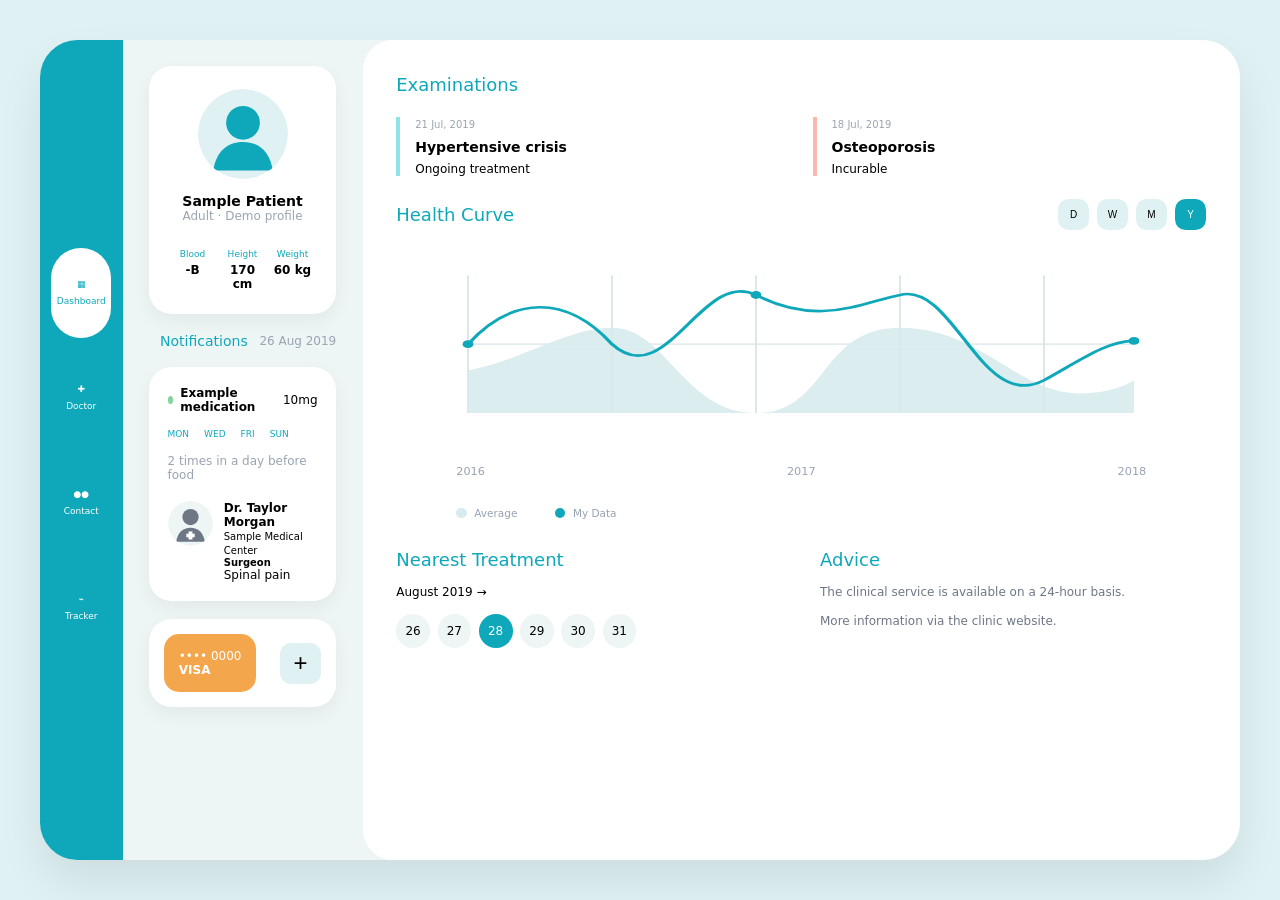
==== index.html @ 937442fc "First commit. This is moved from the private repo." ====
<!DOCTYPE html>
<html lang="en">

<head>

<meta charset="UTF-8">
<meta name="viewport" content="width=device-width, initial-scale=1.0">

<title>Medical Dashboard</title>

<link rel="stylesheet"
      href="style.css">

</head>

<body>

<div class="app-container">

    <section class="app-shell">

        <!-- SIDEBAR -->

        <aside class="sidebar">

        <div class="sidebar-top">

            <!-- logo -->

        </div>

        <div class="sidebar-menu">
            <a href="index.html" class="nav-item active" data-page="dashboard">
                <span class="nav-icon" aria-hidden="true">▦</span>
                <span>Dashboard</span>
            </a>

            <a href="doctor.html" class="nav-item" data-page="doctor">
                <span class="nav-icon" aria-hidden="true">✚</span>
                <span>Doctor</span>
            </a>

            <a href="contact.html" class="nav-item" data-page="contact">
                <span class="nav-icon" aria-hidden="true">●●</span>
                <span>Contact</span>
            </a>

            <a href="tracker.html" class="nav-item" data-page="tracker">
                <span class="nav-icon" aria-hidden="true">⌁</span>
                <span>Tracker</span>
            </a>
        </div>

        <div class="sidebar-bottom">

            <!-- logo -->

        </div>

        </aside>

        <!-- LEFT PANEL -->

        <div class="left-panel">

            <!-- PROFILE -->

            <div class="card profile-card">

                <img
                    src="assets/patient-avatar.svg"
                    alt="avatar">

                <h3>Sample Patient</h3>

                <p>Adult · Demo profile</p>

                <div class="profile-stats">

                    <div>
                        <span>Blood</span>
                        <strong>-B</strong>
                    </div>

                    <div>
                        <span>Height</span>
                        <strong>170 cm</strong>
                    </div>

                    <div>
                        <span>Weight</span>
                        <strong>60 kg</strong>
                    </div>

                </div>

            </div>

            <!-- NOTIFICATIONS -->
            <div class="section-header">

                <h3>Notifications</h3>
                <span>26 Aug 2019</span>

            </div>

            <div class="card notifications">

                <div class="medicine">

                    <div class="medicine-top">

                        <span class="green-dot"></span>

                        <h4>Example medication</h4>

                        <span>10mg</span>

                    </div>

                    <div class="weekdays">

                        <span>MON</span>
                        <span>WED</span>
                        <span>FRI</span>
                        <span>SUN</span>

                    </div>

                    <p>
                        2 times in a day before food
                    </p>

                </div>

                <div class="doctor">

                    <img src="assets/clinician-avatar.svg" alt="Doctor portrait">

                    <div>

                        <h4>Dr. Taylor Morgan</h4>

                        <small>
                            Sample Medical Center
                        </small>

                        <h5>Surgeon</h5>

                        <p>Spinal pain</p>

                    </div>

                </div>

            </div>

            <!-- PAYMENT -->

            <div class="card payment">

                <div class="credit-card">

                    <p>•••• 0000</p>
                    <strong>VISA</strong>

                </div>

                <button class="add-card">
                    +
                </button>

            </div>

        </div>

        <!-- RIGHT PANEL -->

        <div class="right-panel">

            <!-- EXAMINATIONS -->

            <section class="examinations">

                <div class="section-header">

                    <h2>Examinations</h2>

                </div>

                <div class="exam-grid">

                    <div class="exam-card cyan clickable-card" data-exam="hypertension">

                        <small>21 Jul, 2019</small>

                        <h3>Hypertensive crisis</h3>

                        <p>Ongoing treatment</p>

                    </div>

                    <div class="exam-card pink clickable-card" data-exam="osteoporosis">

                        <small>18 Jul, 2019</small>

                        <h3>Osteoporosis</h3>

                        <p>Incurable</p>

                    </div>

                </div>

            </section>

            <!-- HEALTH -->

            <section class="health">

                <div class="section-header">

                    <h2>Health Curve</h2>

                    <div class="periods">

                        <button class="period-btn">D</button>
                        <button class="period-btn">W</button>
                        <button class="period-btn">M</button>
                        <button class="period-btn active">Y</button>

                    </div>

                </div>

                <div class="chart">

                    <svg
                        class="health-chart"
                        viewBox="0 0 900 320"
                        preserveAspectRatio="none">

                        <!-- Grid -->

                        <g class="grid">

                            <line x1="80" y1="40" x2="80" y2="250"/>
                            <line x1="240" y1="40" x2="240" y2="250"/>
                            <line x1="400" y1="40" x2="400" y2="250"/>
                            <line x1="560" y1="40" x2="560" y2="250"/>
                            <line x1="720" y1="40" x2="720" y2="250"/>

                            <line x1="80" y1="145" x2="820" y2="145"/>

                        </g>

                        <!-- Background Area -->

                        <path
                            class="area-wave"
                            d="
                            M80 185
                            C140 170 190 120 240 120
                            C300 120 320 250 400 250
                            C480 250 470 120 560 120
                            C650 120 690 220 760 220
                            C800 220 820 200 820 200

                            L820 250
                            L80 250
                            Z"/>

                        <!-- Main Line -->

                        <path
                            class="health-line"
                            d="
                            M80 145

                            C130 70
                            190 70
                            240 145

                            C300 220
                            340 30
                            400 70

                            C470 120
                            520 80
                            560 70

                            C620 50
                            650 250
                            720 200

                            C760 170
                            790 140
                            820 140"/>

                        <!-- Data Points -->

                        <circle cx="80" cy="145" r="6"/>
                        <circle cx="400" cy="70" r="6"/>
                        <circle cx="820" cy="140" r="6"/>

                    </svg>

                    <!-- Axis -->

                    <div class="chart-years">

                        <span>2016</span>
                        <span>2017</span>
                        <span>2018</span>

                    </div>

                    <!-- Legend -->

                    <div class="chart-legend">

                        <div class="legend-item">

                            <span class="legend-dot avg"></span>
                            Average

                        </div>

                        <div class="legend-item">

                            <span class="legend-dot mydata"></span>
                            My Data

                        </div>

                    </div>

                </div>

            </section>

            <!-- BOTTOM -->

            <section class="bottom-grid">

                <div class="calendar">

                    <h2>Nearest Treatment</h2>

                    <div class="month">
                        August 2019 →
                    </div>

                    <div class="days">

                        <span class="day">26</span>
                        <span class="day">27</span>
                        <span class="day active">28</span>
                        <span class="day">29</span>
                        <span class="day">30</span>
                        <span class="day">31</span>

                    </div>

                </div>

                <div class="advice">

                    <h2>Advice</h2>

                    <p>
                        The clinical service is available
                        on a 24-hour basis.
                    </p>

                    <p>
                        More information via the
                        clinic website.
                    </p>

                </div>

            </section>

        </div>

    </section>

</div>

</body>

</html>
---- style.css ----
:root{

    --primary:#0ea8ba;
    --bg:#dff1f3;
    --card:#ffffff;
    --text:#222c45;
    --muted:#9aa4b2;

    /*
     * Display scale factor — reduce to fit smaller screens.
     * Examples:
     *   1.00  →  full size (1920×1080)
     *   0.75  →  7" 1024×600 Raspberry Pi
     *   0.65  →  small tablets
    */
    --ui-scale: 0.75;
}

*{
    margin:0;
    padding:0;
    box-sizing:border-box;
}

body{

    font-family:system-ui,-apple-system,BlinkMacSystemFont,'Segoe UI',sans-serif;

    background:#dff1f3;

    min-height:100vh;

    display:flex;
    justify-content:center;
    align-items:center;

    padding:40px;
}

.app-container{

    width:100%;
    max-width:1600px;
    zoom:var(--ui-scale);
}

/* APP */

.app-shell{

    /* margin:60px; */

    background:#edf5f5;

    border-radius:50px;

    overflow:hidden;

    display:grid;

    grid-template-columns:
        110px
        350px
        1fr;

    /* Ensure the grid is always tall enough for the sidebar's
       space-between centering to work at any zoom level.
       80px = body padding-top (40px) + padding-bottom (40px). */
    min-height:calc((100vh - 80px) / var(--ui-scale));

    box-shadow:
        0 30px 60px rgba(0,0,0,.08);
}

/* SIDEBAR */

.sidebar{

    display:flex;

    flex-direction:column;

    justify-content:space-between;

    align-items:center;

    background:var(--primary);

    padding:30px 0;

}

.sidebar-top,
.sidebar-bottom{

    flex:1;

}

.sidebar-menu{


    display:flex;

    flex-direction:column;

    gap:20px;

}

.nav-item{

    width:80px;
    height:120px;

    border-radius:40px;

    text-decoration:none;

    color:white;

    display:flex;
    flex-direction:column;

    justify-content:center;
    align-items:center;

    gap:10px;

    /* margin-bottom:25px; */
}

.nav-item.active{

    background:white;
    color:var(--primary);
}

.nav-item span{

    font-size:12px;
}

/* LEFT PANEL */

.left-panel{

    padding:35px;
}

.card{

    background:white;

    border-radius:30px;

    box-shadow:
        0 10px 25px rgba(0,0,0,.05);

    margin-bottom:25px;
}

.profile-card{

    text-align:center;
    padding:30px;
}

.profile-card img{

    width:120px;
    height:120px;

    border-radius:50%;
}

.profile-card h3{

    margin-top:15px;
}

.profile-card p{

    color:var(--muted);
}

.profile-stats{

    margin-top:30px;

    display:grid;

    grid-template-columns:repeat(3,1fr);

    gap:10px;

    text-align:center;
}

.profile-stats span{

    font-size:12px;
    color:var(--primary);
}

.profile-stats strong{

    display:block;
    margin-top:5px;
}

.notifications{

    padding:25px;
}

.section-header{

    display:flex;
    justify-content:space-between;
    align-items:center;

    margin-bottom:25px;

    /* padding-left:25px; */
    /* padding-right:25px; */
}

.section-header span{

    color:var(--muted);
}

.green-dot{

    width:10px;
    height:10px;

    border-radius:50%;

    background:#84d39d;
}

.medicine p{
    color:var(--muted);
}

.medicine-top{

    display:flex;
    align-items:center;
    gap:10px;
}

.weekdays{

    display:flex;
    gap:20px;

    margin:20px 0;

    color:var(--primary);

    font-size:12px;
}

.doctor{

    display:flex;
    gap:15px;

    margin-top:25px;
}

.doctor img{

    width:60px;
    height:60px;

    border-radius:50%;
}

.payment{

    padding:20px;

    display:flex;
    justify-content:space-between;
    align-items:center;
}

.credit-card{

    background:#f4a64c;
    color:white;

    padding:20px;

    border-radius:20px;
}

.add-card{

    width:55px;
    height:55px;

    border:none;

    border-radius:15px;

    background:#dff1f3;

    font-size:32px;
}

/* RIGHT PANEL */

.right-panel{

    background:white;

    border-radius:40px 0 0 40px;

    padding:45px;
}

.examinations h2,
.health h2,
.calendar h2,
.advice h2{

    color:var(--primary);
    font-weight:500;
}

.section-header h3 {
    color:var(--primary);
    padding-left:15px;
    font-weight:lighter;
}

.section-header h2,
.section-header h3{

    color:var(--primary);

    font-weight:500;

}

.exam-grid{

    display:grid;
    grid-template-columns:1fr 1fr;

    gap:30px;

    margin-top:30px;
    margin-bottom:30px;
}

.exam-card{

    padding-left:20px;
    border-left:6px solid;
}

.exam-card.cyan{
    border-color:#8de4e9;
}

.exam-card.pink{
    border-color:#ffb6ae;
}

.exam-card small{

    color:var(--muted);
}

.exam-card h3{

    margin:10px 0;
}

.chart{

    position:relative;

    height:360px;

    margin-top:25px;
}

.health-chart{

    width:100%;
    height:280px;
}

/* GRID */

.grid line{

    stroke:#d9e5e7;
    stroke-width:2;
}

/* AREA */

.area-wave{

    fill:#d8ebee;
    opacity:.9;
}

/* MAIN CURVE */

.health-line{

    fill:none;

    stroke:#0ea8ba;

    stroke-width:4;

    stroke-linecap:round;
    stroke-linejoin:round;
}

/* POINTS */

.health-chart circle{

    fill:#0ea8ba;
}

/* YEARS */

.chart-years{

    position:absolute;
    left:80px;
    right:80px;

    bottom:55px;

    display:flex;
    justify-content:space-between;

    color:#98a2b3;

    font-size:15px;
}

/* LEGEND */

.chart-legend{

    position:absolute;

    left:80px;

    bottom:0;

    display:flex;

    gap:50px;
}

.legend-item{

    display:flex;
    align-items:center;

    gap:10px;

    color:#98a2b3;

    font-size:14px;
}

.legend-dot{

    width:14px;
    height:14px;

    border-radius:50%;
}

.legend-dot.avg{

    background:#d8ebee;
}

.legend-dot.mydata{

    background:#0ea8ba;
}

.periods{

    display:flex;
    gap:10px;
}

button,
a,
.card{

    transition:0.3s ease;

}

.periods button{

    width:42px;
    height:42px;

    border:none;

    border-radius:14px;

    background:#dff1f3;
}

.periods button:hover{

    background:#cfecef;

}

.periods .active{

    background:var(--primary);
    color:white;
}

.bottom-grid{

    display:grid;
    grid-template-columns:1fr 1fr;

    gap:50px;

    margin-top:40px;
}

.month{

    margin:20px 0;
}

.days{

    display:flex;
    flex-wrap:wrap;
    gap:10px;
}

.days span{

    width:45px;
    height:45px;

    border-radius:50%;

    display:flex;
    align-items:center;
    justify-content:center;

    background:#eef5f5;
}

.days .active{

    background:var(--primary);
    color:white;
}

.advice p{

    margin-top:20px;
    color:#6e7786;
}

/* RESPONSIVE */

@media(max-width:1400px){

    .app-shell{

        grid-template-columns:

            110px

            320px

            1fr;

    }

    .sidebar-menu{
        
        display:flex;

        flex-direction:column;

        gap:20px;

    }
}

@media(max-width:1000px){

    .app-shell{

        grid-template-columns:1fr;
    }

    .sidebar{

        flex-direction:row;

        justify-content:center;

        padding:20px;
    }

    .sidebar-top,
    .sidebar-bottom{

        display:none;

    }

    .left-panel,
    .right-panel{
        
        width:100%;
    }
    .right-panel{

        border-radius:0;

    }

    .sidebar-menu{

        display:flex;

        flex-direction:row;

        gap:20px;

    }
    
    .nav-item{

        width:60px;

        height:80px;

    }

    .nav-item span{

        font-size:10px;

    }

}



.nav-item{
    cursor:pointer;
    transition:.3s;
}

.nav-item:hover{

    transform:translateY(-2px);
}

.clickable-card{

    cursor:pointer;

    transition:.3s;
}

.clickable-card:hover{

    transform:translateY(-4px);

    box-shadow:
        0 15px 30px rgba(0,0,0,.08);
}

.clickable-card.selected{

    background:#f4fcfd;
}

.period-btn{

    cursor:pointer;

    transition:.3s;
}

.day{

    cursor:pointer;

    transition:.3s;
}

.day:hover{

    background:#d5f1f4;
}

.day.active{

    background:#0ea8ba;

    color:white;
}

.exam-card.selected{

    border-width:8px;
}

/* ===================================
   SUB-PAGE STYLES (doctor, contact, tracker)
====================================*/

/* -----------------------------------
   COMMON PAGE LAYOUT
------------------------------------*/

.doctor-page,
.contact-page,
.tracker-page{

    grid-column:2 / -1;

    width:100%;
    padding:40px;
    background:white;
    overflow:auto;
}

.doctor-page h1,
.contact-page h1,
.tracker-page h1{

    text-align:center;
    margin-bottom:40px;
    font-weight:400;
}

/* -----------------------------------
   DOCTOR PAGE
------------------------------------*/

.doctor-layout{

    display:grid;

    grid-template-columns:

        minmax(260px,320px)

        minmax(0,1fr);

    gap:40px;

}

.treatment-list{

    padding:25px;
}

.treatment-card{

    background:#f7fbfb;
    border-radius:20px;
    padding:20px;
    margin-top:20px;
}

.appointment-panel{

    padding:40px;
}

.doctor-profile{

    display:flex;
    align-items:center;
    gap:20px;
    margin:30px 0;
}

.doctor-profile img{

    width:90px;
    height:90px;
    border-radius:50%;
}

.appointment-grid{

    display:grid;
    grid-template-columns:1fr 1fr;
    gap:20px;
    margin-bottom:40px;
}

.appointment-grid input{

    width:100%;
    padding:12px;
}

input,
select,
textarea{

    width:100%;

    box-sizing:border-box;

}

.patient-data{

    display:flex;
    gap:50px;
    margin:30px 0;
}

.patient-data div{

    display:flex;
    flex-direction:column;
}

.disease-box{

    display:flex;
    gap:15px;
    margin-top:25px;
}

.disease-box input{

    flex:1;
    padding:12px;
}

.appointment-btn{

    margin-top:40px;
    background:#f4a64c;
    color:white;
    border:none;
    border-radius:20px;
    padding:15px 30px;
    cursor:pointer;
    width:100%;
    box-sizing:border-box;
}

/* -----------------------------------
   CONTACT PAGE
------------------------------------*/

.contact-layout{

    display:grid;

    grid-template-columns:

        minmax(260px,320px)

        minmax(0,1fr);
    gap:30px;
}

.contacts-panel{

    padding:25px;
}

.contact-user{

    padding:18px;
    border-radius:16px;
    background:#f7fbfb;
    margin-top:15px;
}

.active-contact{

    border-left:5px solid var(--primary);
}

.chat-panel{

    display:flex;
    flex-direction:column;
    min-width:0;
}

.chat-header{

    padding:25px;
    border-bottom:1px solid #e6ecec;

    display:flex;
    justify-content:space-between;
}

.chat-area{

    flex:1;
    padding:30px;
    overflow-wrap:break-word;
}

.message{

    max-width:min(450px,90%);
    padding:20px;
    border-radius:20px;
    margin-bottom:20px;
}

.incoming{

    border:2px solid var(--primary);
}

.outgoing{

    margin-left:auto;
    background:#edf5f5;
}

.chat-input{

    padding:25px;
    display:flex;
    gap:10px;
    border-top:1px solid #e6ecec;
}

.chat-input input{

    flex:1;
    padding:15px;
}

/* -----------------------------------
   TRACKER PAGE
------------------------------------*/

.tracker-layout{

    display:grid;

    grid-template-columns:

        minmax(250px,1fr)

        minmax(280px,420px)

        minmax(280px,380px);

    gap:30px;
}

.categories,
.order-panel,
.tracker-summary{

    padding:30px;
}

.category-grid{

    display:grid;
    grid-template-columns:repeat(2,1fr);
    gap:15px;
    margin-top:25px;
}

.category-grid button{

    height:70px;
    border:none;
    border-radius:20px;
    background:#edf5f5;
}

.order-panel ul{

    list-style:none;
    margin:25px 0;
}

.order-panel li{

    display:flex;
    justify-content:space-between;
    padding:15px 0;
}

.total-price{

    display:flex;
    justify-content:space-between;
    margin-top:30px;
    font-size:22px;
}

.progress-circle{

    width:min(220px,70vw);

    height:min(220px,70vw);

    border:12px solid var(--primary);

    border-radius:50%;

    margin:40px auto;

    display:flex;
    align-items:center;
    justify-content:center;

    font-size:24px;
}

.nutrition-grid{

    display:grid;

    grid-template-columns:

        repeat(auto-fit,minmax(120px,1fr));

    gap:20px;
}

@media(max-width:1200px){

    .tracker-layout,
    .doctor-layout,
    .contact-layout{

        grid-template-columns:1fr;
    }
}

@media(max-width:768px){

    .appointment-grid{
        grid-template-columns:1fr;
    }

    .patient-data{
        flex-direction:column;
        gap:20px;
    }

    .disease-box{
        flex-direction:column;
    }

    .chat-header{
        flex-direction:column;
        gap:15px;
    }
}

.appointment-panel,
.chat-panel,
.tracker-summary{
    min-width:0;
}

@media(max-width:1000px){

    .doctor-page,
    .contact-page,
    .tracker-page{

        grid-column:1 / -1;
        padding:20px;

    }
}
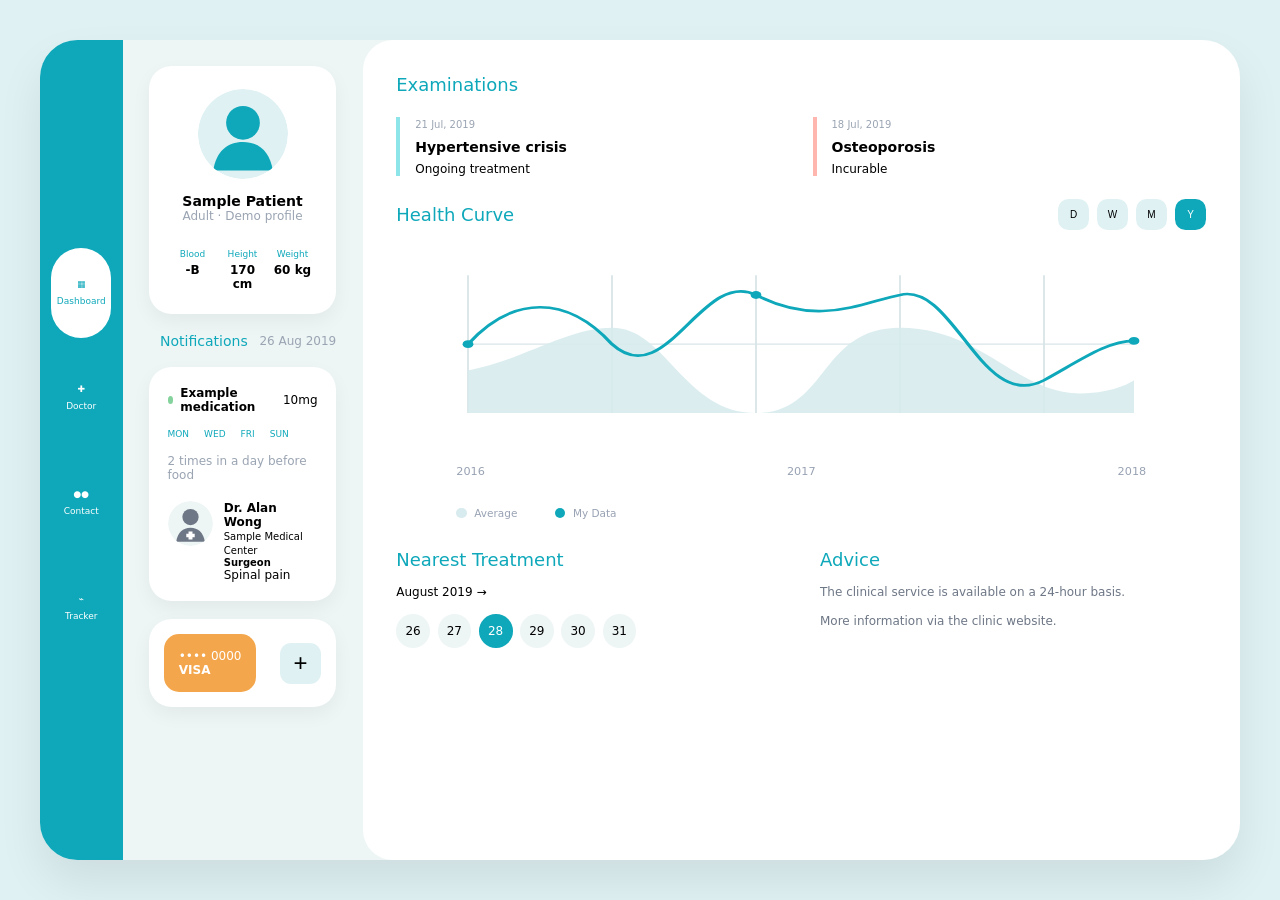
==== commit 88d219cf: "Fix the name." ====
--- a/index.html
+++ b/index.html
@@ -139,7 +139,7 @@
 
                     <div>
 
-                        <h4>Dr. Taylor Morgan</h4>
+                        <h4>Dr. Alan Wong</h4>
 
                         <small>
                             Sample Medical Center
@@ -390,4 +390,4 @@
 
 </body>
 
-</html>+</html>
